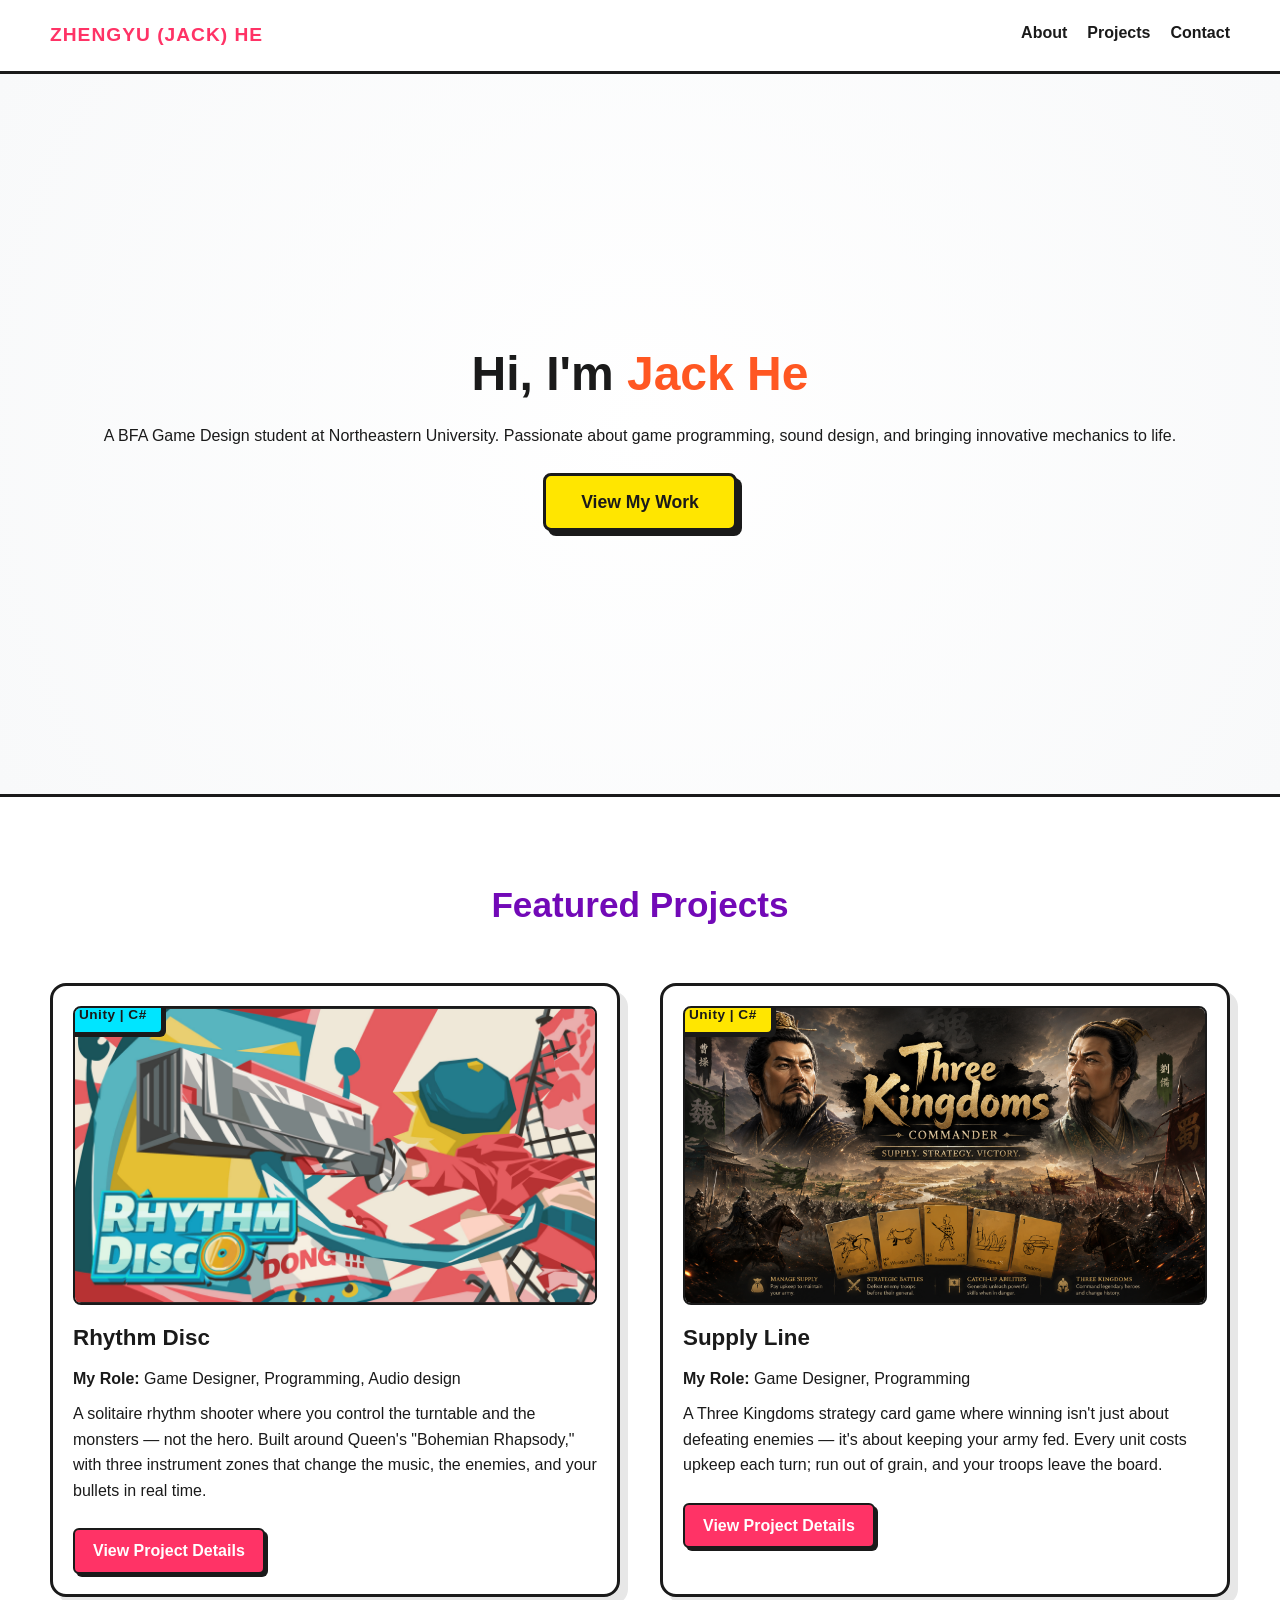
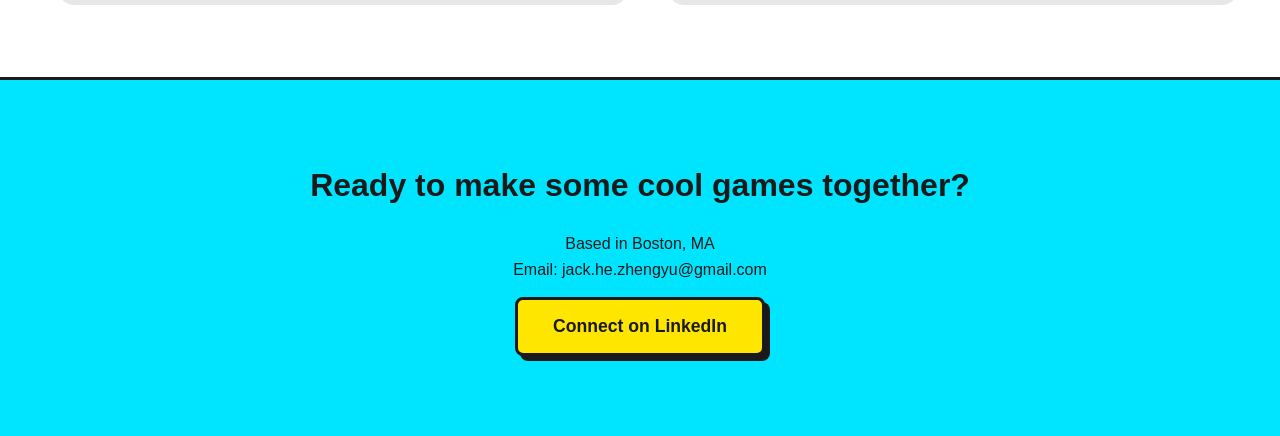
==== index.html @ 74afbbdd "Add files via upload" ====
<!DOCTYPE html>
<html lang="en">
<head>
    <meta charset="UTF-8">
    <meta name="viewport" content="width=device-width, initial-scale=1.0">
    <title>Jack He | Game Design Portfolio</title>
    <link rel="stylesheet" href="style.css">
</head>
<body>

    <nav>
        <div class="logo">Zhengyu (Jack) He</div>
        <ul class="nav-links">
            <li><a href="#about">About</a></li>
            <li><a href="#projects">Projects</a></li>
            <li><a href="#contact">Contact</a></li>
        </ul>
    </nav>

    <header id="hero">
        <h1 id="about">Hi, I'm <span class="highlight">Jack He</span></h1>
        <p>A BFA Game Design student at Northeastern University. Passionate about game programming, sound design, and bringing innovative mechanics to life.</p>
        <a href="#projects" class="btn">View My Work</a>
    </header>

    <section id="projects">
        <h2>Featured Projects</h2>
        <div class="project-grid">

            <div class="project-card">
                <div class="project-image">
                    <span class="tech-tag" style="background-color: #00E5FF;">Unity | C#</span>
                    <img src="rhythm.jpg" class="game-cover" alt="Rhythm Disc Gameplay">
                </div>
                <h3>Rhythm Disc</h3>
                <p><strong>My Role:</strong> Game Designer, Programming, Audio design</p>
                <p>A solitaire rhythm shooter where you control the turntable and the monsters — not the hero. Built around Queen's "Bohemian Rhapsody," with three instrument zones that change the music, the enemies, and your bullets in real time.</p>
                <a href="rhythm-disc.html" class="btn-small">View Project Details</a>
            </div>

            <div class="project-card">
                <div class="project-image">
                    <span class="tech-tag" style="background-color: #FFE600;">Unity | C#</span>
                    <img src="supplyline.jpg" class="game-cover" alt="Supply Line Gameplay">
                </div>
                <h3>Supply Line</h3>
                <p><strong>My Role:</strong> Game Designer, Programming</p>
                <p>A Three Kingdoms strategy card game where winning isn't just about defeating enemies — it's about keeping your army fed. Every unit costs upkeep each turn; run out of grain, and your troops leave the board. </p>
                <a href="supply-line.html" class="btn-small">View Project Details</a>            </div>

        </div>
    </section>

    <section id="contact">
        <h2>Ready to make some cool games together?</h2>
        <p>Based in Boston, MA</p>
        <p>Email: jack.he.zhengyu@gmail.com</p>
        <a href="https://www.linkedin.com/in/zhengyu-he-884ba3347" target="_blank" class="btn" style="margin-top: 15px;">Connect on LinkedIn</a>
    </section>

    <script src="script.js"></script>
</body>
</html>
---- style.css ----
/* 全局设置 */
* {
    margin: 0;
    padding: 0;
    box-sizing: border-box;
    font-family: 'Segoe UI', Tahoma, Geneva, Verdana, sans-serif;
}

body {
    background-color: #f8f9fa; /* 干净的浅灰白背景，不刺眼 */
    color: #1a1a1a; /* 极深的灰色作为正文，保证高对比度 */
    line-height: 1.6;
}

/* 导航栏 */
nav {
    display: flex;
    justify-content: space-between;
    padding: 20px 50px;
    background-color: #ffffff;
    border-bottom: 3px solid #1a1a1a; /* 加粗的边框，带有美漫/游戏UI感 */
    position: sticky;
    top: 0;
    z-index: 100;
}

.logo {
    font-weight: 900;
    font-size: 1.2rem;
    color: #FF3366; /* 高饱和度玫红色 */
    text-transform: uppercase;
    letter-spacing: 1px;
}

.nav-links {
    list-style: none;
    display: flex;
    gap: 20px;
}

.nav-links a {
    color: #1a1a1a;
    text-decoration: none;
    font-weight: 800;
    transition: color 0.2s;
}

.nav-links a:hover {
    color: #00E5FF; /* 鼠标悬浮变成高饱和度荧光青 */
}

/* 首页第一屏 */
#hero {
    height: 80vh;
    display: flex;
    flex-direction: column;
    justify-content: center;
    align-items: center;
    text-align: center;
    padding: 0 20px;
    background: radial-gradient(circle, #ffffff 0%, #f8f9fa 100%);
}

#hero h1 {
    font-size: 3rem;
    margin-bottom: 10px;
}

.highlight {
    color: #FF5722; /* 高饱和度亮橙色 */
}

/* 按钮样式 - 带有复古游戏按键的按压感 */
.btn {
    display: inline-block;
    margin-top: 25px;
    padding: 12px 35px;
    background-color: #FFE600; /* 高饱和度明黄 */
    color: #1a1a1a;
    text-decoration: none;
    font-weight: 900;
    font-size: 1.1rem;
    border: 3px solid #1a1a1a;
    border-radius: 8px;
    box-shadow: 5px 5px 0px #1a1a1a; /* 游戏感硬阴影 */
    transition: all 0.1s ease-in-out;
}

.btn:hover {
    transform: translate(3px, 3px); /* 鼠标放上去模拟按压效果 */
    box-shadow: 2px 2px 0px #1a1a1a;
}

/* 项目区 */
#projects {
    padding: 80px 50px;
    background-color: #ffffff;
    border-top: 3px solid #1a1a1a;
}

#projects h2 {
    text-align: center;
    margin-bottom: 50px;
    font-size: 2.2rem;
    color: #7209B7; /* 高饱和度紫色 */
}

.project-grid {
    display: grid;
    grid-template-columns: repeat(auto-fit, minmax(300px, 1fr));
    gap: 40px;
}

/* 卡片样式 */
.project-card {
    background-color: #ffffff;
    padding: 20px;
    border: 3px solid #1a1a1a;
    border-radius: 16px;
    box-shadow: 8px 8px 0px rgba(26, 26, 26, 0.1);
    transition: transform 0.2s, box-shadow 0.2s;
}

.project-card:hover {
    transform: translateY(-8px);
    box-shadow: 10px 10px 0px #00E5FF; /* 悬浮时出现高明度的青色阴影 */
}

.project-image {
    position: relative; 
    border: 2px solid #1a1a1a;
    border-radius: 8px;
    margin-bottom: 15px;
    background-color: #e9ecef !important; 
    display: flex;
    align-items: center;
    justify-content: center;
    overflow: hidden; /* 👉 新加这一行！终极防爆框保险 */
}

.project-card h3 {
    margin-bottom: 10px;
    font-size: 1.4rem;
}

.project-card p {
    margin-bottom: 10px;
}

/* 小按钮 */
.btn-small {
    display: inline-block;
    margin-top: 15px;
    padding: 8px 18px;
    background-color: #FF3366; /* 玫红底色 */
    color: #ffffff;
    font-weight: bold;
    border: 2px solid #1a1a1a;
    text-decoration: none;
    border-radius: 6px;
    box-shadow: 3px 3px 0px #1a1a1a;
    transition: all 0.1s;
}

.btn-small:hover {
    transform: translate(2px, 2px);
    box-shadow: 1px 1px 0px #1a1a1a;
}

/* 联系区 */
#contact {
    padding: 80px 50px;
    text-align: center;
    background-color: #00E5FF; /* 用大面积青色收尾，冲击力极强 */
    border-top: 3px solid #1a1a1a;
}

#contact h2 {
    margin-bottom: 20px;
    font-size: 2rem;
}

/* 技术标签样式 */
.tech-tag {
    position: absolute;
    top: -12px; /* 负数可以让标签突破图片框，有一种贴纸的随性感觉 */
    left: -12px;
    color: #1a1a1a;
    font-weight: 900;
    font-size: 0.85rem;
    padding: 6px 14px;
    border: 2px solid #1a1a1a;
    border-radius: 6px;
    box-shadow: 3px 3px 0px #1a1a1a;
    z-index: 10;
    letter-spacing: 0.5px;
}

.game-cover {
    width: 100%; /* 宽度撑满 */
    height: auto; /* 高度自动！完全按照图片的真实等比例缩小 */
    border-radius: 4px;
    display: block; 
}

/* 详情页的中间白板容器 */
.detail-container {
    max-width: 800px;
    margin: 0 auto; /* 居中 */
    background-color: #ffffff;
    padding: 50px;
    border: 3px solid #1a1a1a;
    border-radius: 16px;
    box-shadow: 10px 10px 0px rgba(26, 26, 26, 0.1);
}

.detail-container p {
    font-size: 1.1rem;
    margin-bottom: 15px;
}

.detail-container h3 {
    margin-top: 30px;
    margin-bottom: 10px;
}

/* 详情页视频样式 */
.detail-video {
    width: 100%; /* 视频宽度完美撑满白板 */
    border: 3px solid #1a1a1a;
    border-radius: 8px;
    box-shadow: 5px 5px 0px #1a1a1a;
    margin-bottom: 20px;
    background-color: #000; /* 视频没加载出来前显示黑色 */
}
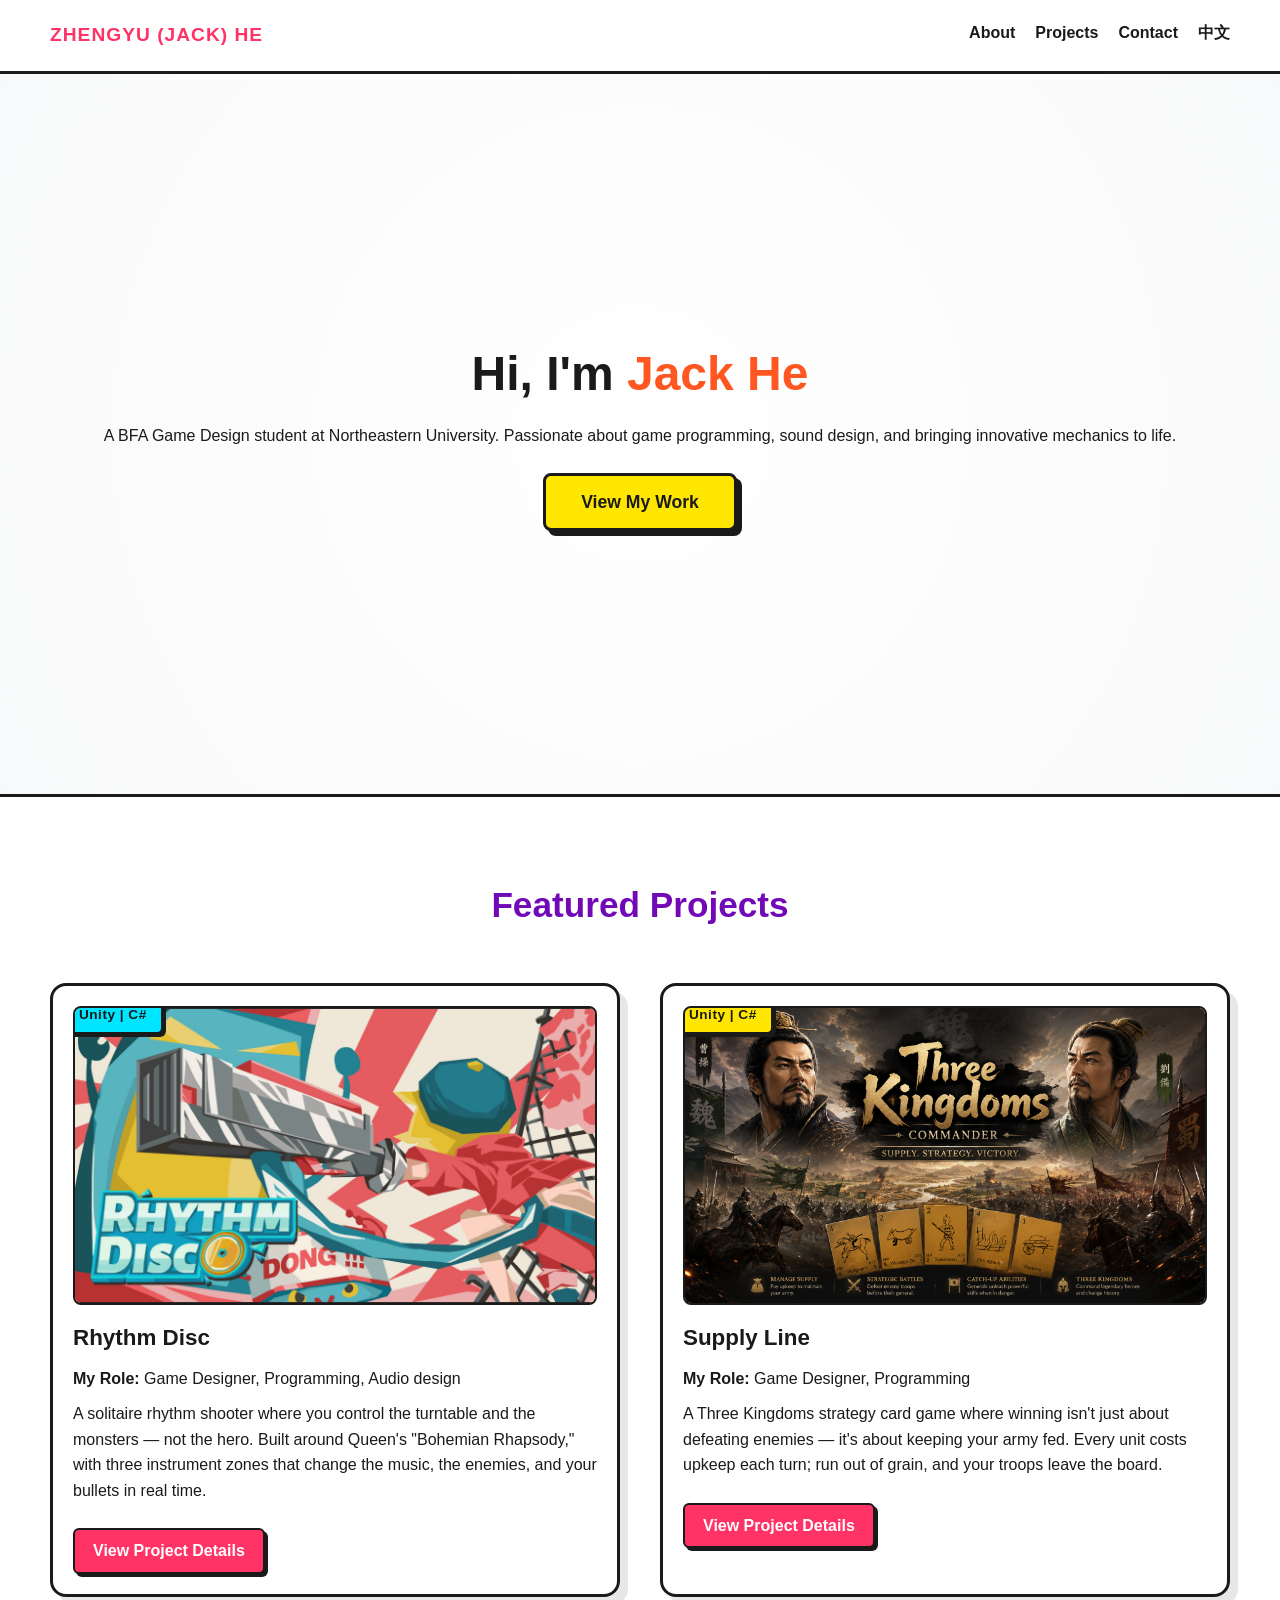
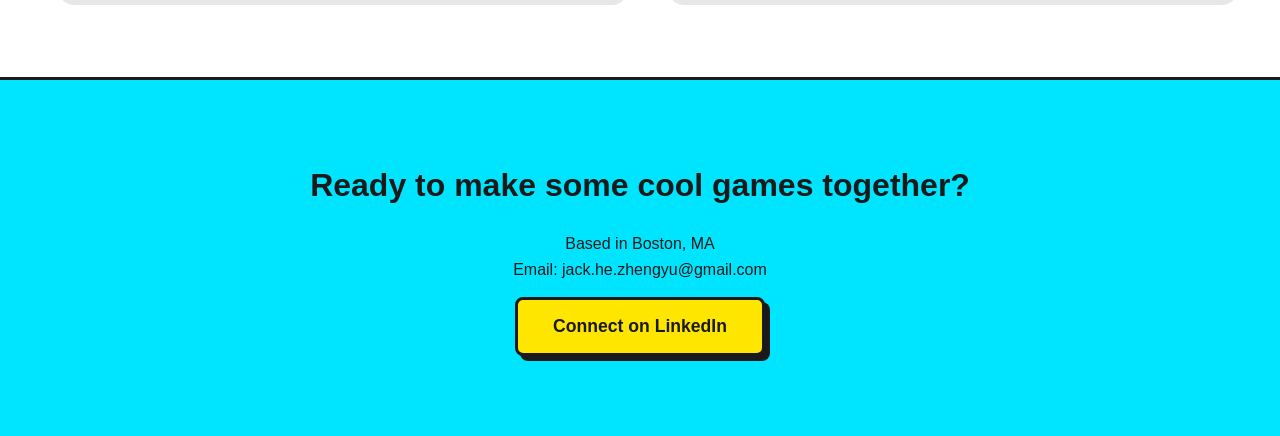
==== commit f2711485: "添加中文版作品集页面 - 新增 index-zh.html、rhythm-disc-zh.html、supply-line-zh.html - 每个页面导航栏加上中文 / EN 切换 - 中文页面补充" ====
--- a/index.html
+++ b/index.html
@@ -14,6 +14,7 @@
             <li><a href="#about">About</a></li>
             <li><a href="#projects">Projects</a></li>
             <li><a href="#contact">Contact</a></li>
+            <li><a href="index-zh.html" lang="zh-CN">中文</a></li>
         </ul>
     </nav>
 
--- a/style.css
+++ b/style.css
@@ -4,6 +4,11 @@
     padding: 0;
     box-sizing: border-box;
     font-family: 'Segoe UI', Tahoma, Geneva, Verdana, sans-serif;
+}
+
+/* 中文页面：英文仍用 Segoe UI，中文字落到系统中文字体 */
+html[lang="zh-CN"] * {
+    font-family: 'Segoe UI', 'PingFang SC', 'Microsoft YaHei', 'Noto Sans SC', sans-serif;
 }
 
 body {
